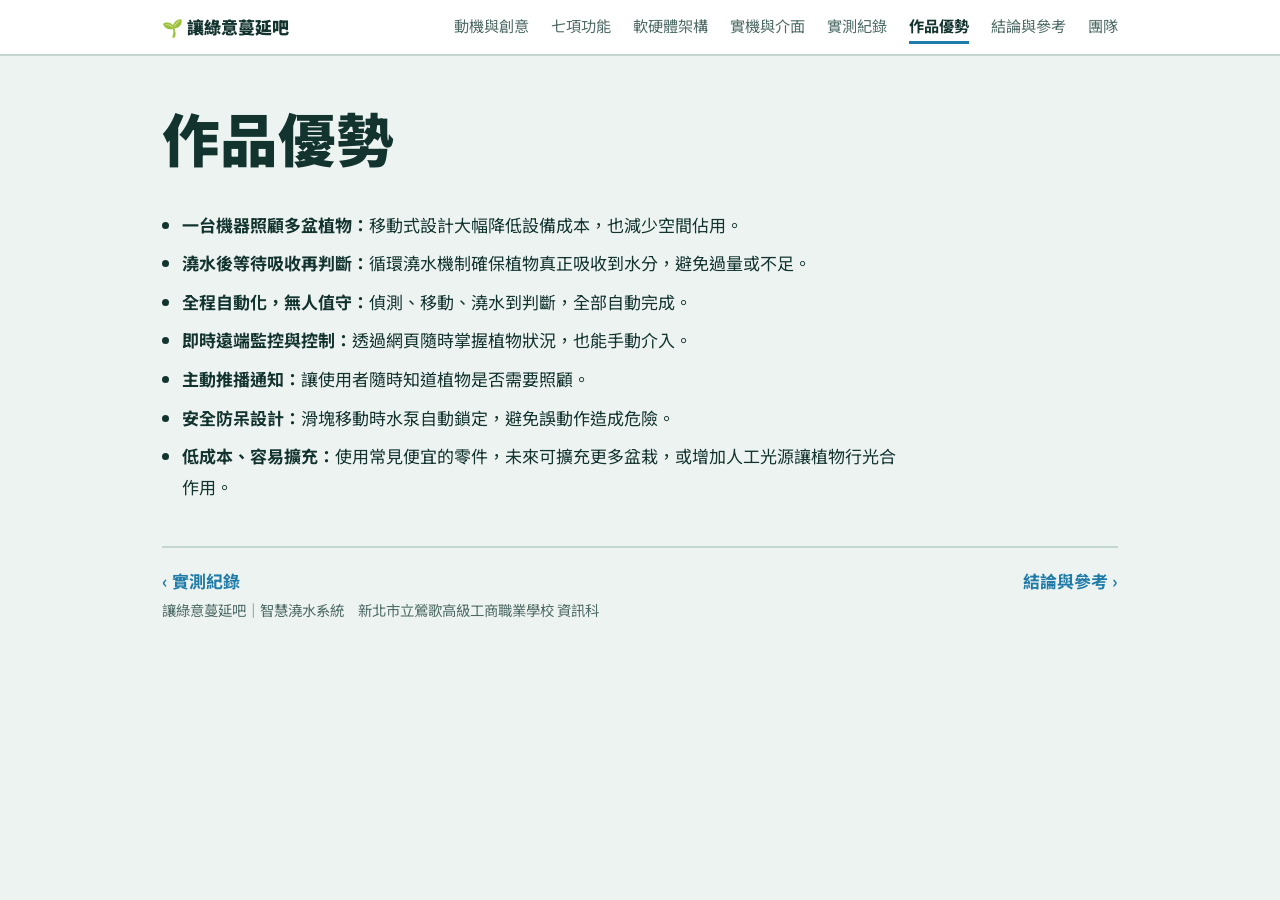
==== advantages.html @ f72c582d "Add files via upload" ====
<!DOCTYPE html><html lang="zh-Hant"><head><meta charset="utf-8"><meta name="viewport" content="width=device-width, initial-scale=1"><title>作品優勢｜讓綠意蔓延吧</title><meta name="description" content="讓綠意蔓延吧：一台機器照顧多盆植物的 ESP32 智慧澆水系統。"><link rel="icon" href="data:image/svg+xml,<svg xmlns=%22http://www.w3.org/2000/svg%22 viewBox=%220 0 100 100%22><text y=%22.9em%22 font-size=%2290%22>🌱</text></svg>"><link rel="preconnect" href="https://fonts.googleapis.com"><link rel="preconnect" href="https://fonts.gstatic.com" crossorigin><link href="https://fonts.googleapis.com/css2?family=Noto+Sans+TC:wght@400;500;700;900&display=swap" rel="stylesheet"><link rel="stylesheet" href="style.css"></head><body><nav><div class="wrap"><a class="brand" href="index.html">🌱 讓綠意蔓延吧</a><a class="l" href="motivation.html">動機與創意</a><a class="l" href="features.html">七項功能</a><a class="l" href="architecture.html">軟硬體架構</a><a class="l" href="showcase.html">實機與介面</a><a class="l" href="results.html">實測紀錄</a><a class="l" href="advantages.html" aria-current="page">作品優勢</a><a class="l" href="conclusion.html">結論與參考</a><a class="l" href="team.html">團隊</a></div></nav><main class="wrap"><header class="top"><h1>作品優勢</h1></header><ul class="adv">
<li><strong>一台機器照顧多盆植物：</strong>移動式設計大幅降低設備成本，也減少空間佔用。</li>
<li><strong>澆水後等待吸收再判斷：</strong>循環澆水機制確保植物真正吸收到水分，避免過量或不足。</li>
<li><strong>全程自動化，無人值守：</strong>偵測、移動、澆水到判斷，全部自動完成。</li>
<li><strong>即時遠端監控與控制：</strong>透過網頁隨時掌握植物狀況，也能手動介入。</li>
<li><strong>主動推播通知：</strong>讓使用者隨時知道植物是否需要照顧。</li>
<li><strong>安全防呆設計：</strong>滑塊移動時水泵自動鎖定，避免誤動作造成危險。</li>
<li><strong>低成本、容易擴充：</strong>使用常見便宜的零件，未來可擴充更多盆栽，或增加人工光源讓植物行光合作用。</li></ul><div class="pager"><span><a href="results.html">‹ 實測紀錄</a></span><span><a href="conclusion.html">結論與參考 ›</a></span></div></main><footer class="wrap">讓綠意蔓延吧｜智慧澆水系統　新北市立鶯歌高級工商職業學校 資訊科</footer></body></html>
---- style.css ----
:root{--bg:#edf3f1;--surface:#fff;--ink:#12332e;--muted:#4d6a65;--line:#c5d6d1;--water:#1f7ba8;--leaf:#2f8f5b;--dry:#b9892b;--soil:#6b4a33;color-scheme:light}
@media (prefers-color-scheme:dark){:root{--bg:#0f1f1d;--surface:#172c29;--ink:#e3f0ec;--muted:#9bb5af;--line:#2a4642;--water:#58b4de;--leaf:#5fc48a;--dry:#e0b04c;--soil:#a37a58;color-scheme:dark}}
*{box-sizing:border-box}
body{margin:0;background:var(--bg);color:var(--ink);font-family:"Noto Sans TC","PingFang TC","Microsoft JhengHei",system-ui,sans-serif;line-height:1.8;font-size:17px}
a{color:var(--water)}
a:focus-visible,button:focus-visible{outline:3px solid var(--water);outline-offset:3px}
.wrap{max-width:1000px;margin:0 auto;padding:0 22px}
nav{background:var(--surface);border-bottom:2px solid var(--line);position:sticky;top:0;z-index:5}
nav .wrap{display:flex;flex-wrap:wrap;align-items:center;gap:4px 22px;padding-top:10px;padding-bottom:10px}
nav .brand{font-weight:900;color:var(--ink);text-decoration:none;margin-right:auto}
nav a.l{color:var(--muted);text-decoration:none;padding:2px 0;border-bottom:3px solid transparent;font-size:.95rem}
nav a.l:hover{color:var(--ink)}
nav a.l[aria-current]{color:var(--ink);font-weight:700;border-bottom-color:var(--water)}
header.top{padding:48px 0 8px}
h1{font-size:clamp(2rem,6vw,3.6rem);line-height:1.15;font-weight:900;margin:0 0 14px}
h2{font-size:1.6rem;margin:36px 0 14px}
h3{font-size:1.1rem;margin:0 0 4px}
p{margin:0 0 14px;max-width:42em}
.lead{font-size:1.15rem;color:var(--muted);max-width:36em}
main{padding-bottom:30px}
.sim{background:var(--surface);border:2px solid var(--line);border-radius:18px;padding:18px 18px 22px;margin:28px 0}
.sim svg{display:block;width:100%;height:auto}
#carriage{transition:transform 1.1s cubic-bezier(.5,0,.3,1)}
.drop{fill:var(--water);opacity:0}
.watering .drop{animation:fall .6s linear infinite}
.watering .drop:nth-child(2){animation-delay:.2s}.watering .drop:nth-child(3){animation-delay:.4s}
@keyframes fall{0%{opacity:1;transform:translateY(0)}100%{opacity:0;transform:translateY(60px)}}
.status{display:flex;flex-wrap:wrap;gap:10px 22px;align-items:center;margin:6px 0 14px;font-weight:500}
.chip{padding:3px 12px;border-radius:99px;border:2px solid var(--line);font-size:.92rem}
.chip.on{border-color:var(--water);color:var(--water);font-weight:700}
.pots{display:grid;grid-template-columns:repeat(3,1fr);gap:12px}
.pot{border:2px solid var(--line);border-radius:12px;padding:12px}
.bar{height:12px;border-radius:6px;background:var(--line);overflow:hidden;margin:6px 0 10px}
.bar i{display:block;height:100%;width:50%;background:var(--leaf);transition:width .4s,background .4s}
.bar i.low{background:var(--dry)}
button{font:inherit;cursor:pointer;border:2px solid var(--ink);background:transparent;color:var(--ink);border-radius:10px;padding:6px 12px;width:100%}
button:hover:not(:disabled){background:var(--ink);color:var(--bg)}
button:disabled{opacity:.45;cursor:not-allowed}
#msg{min-height:3.4em;margin:14px 0 0;color:var(--muted);font-size:.95rem}
.note{font-size:.88rem;color:var(--muted);margin:8px 0 0}
.grid{display:grid;grid-template-columns:repeat(auto-fit,minmax(270px,1fr));gap:0 36px}
.grid>div{padding:14px 0;border-top:2px solid var(--line)}
.grid p{margin:0;color:var(--muted);font-size:.97rem}
.links{display:grid;grid-template-columns:repeat(auto-fit,minmax(280px,1fr));gap:16px}
.links a{display:block;border:2px solid var(--line);border-radius:14px;padding:16px 18px;text-decoration:none;color:var(--ink);background:var(--surface)}
.links a:hover{border-color:var(--water)}
.links strong{display:block;font-size:1.1rem}
.links span{color:var(--muted);font-size:.95rem}
.loop{display:flex;flex-wrap:wrap;gap:8px;align-items:center;list-style:none;padding:0;margin:0 0 18px}
.loop li{border:2px solid var(--water);border-radius:10px;padding:4px 12px;font-size:.95rem}
.loop li:not(:last-child)::after{content:" ›";color:var(--water);font-weight:900;margin-left:8px}
.tbl{overflow-x:auto;margin-bottom:24px}
table{border-collapse:collapse;width:100%;min-width:420px}
th,td{text-align:left;padding:9px 12px;border-bottom:1px solid var(--line);vertical-align:top}
th{border-bottom:2px solid var(--ink)}
.compare{display:grid;grid-template-columns:1fr 1fr;gap:14px;margin:8px 0}
.compare div{border:2px solid var(--line);border-radius:12px;padding:14px 16px}
.compare strong{display:block}
.compare .ours{border-color:var(--leaf)}
.adv,.refs{padding-left:1.2em;max-width:44em}
.adv li,.refs li{margin-bottom:8px}
.refs{font-size:.92rem;color:var(--muted)}.refs li{word-break:break-all}
.pager{display:flex;justify-content:space-between;gap:16px;margin-top:44px;padding-top:18px;border-top:2px solid var(--line)}
.pager a{font-weight:700;text-decoration:none}
footer{padding:28px 0 50px;color:var(--muted);font-size:.9rem}
@media (max-width:620px){.pots,.compare{grid-template-columns:1fr}}
@media (prefers-reduced-motion:reduce){#carriage,.bar i{transition:none}.watering .drop{animation:none;opacity:1}}
figure{margin:0 0 8px}
figure img{display:block;width:100%;height:auto;border-radius:14px;border:2px solid var(--line)}
figcaption{font-size:.9rem;color:var(--muted);margin-top:8px}
.hero-fig{max-width:560px;margin-top:26px}
.hero-fig img{aspect-ratio:1/1;object-fit:cover}
.shots{display:grid;grid-template-columns:repeat(auto-fit,minmax(240px,1fr));gap:22px;align-items:start}
.shots img{max-height:560px;object-fit:cover;object-position:top}
.chart{background:var(--surface);border:2px solid var(--line);border-radius:14px;padding:16px 18px;margin:12px 0 20px}
.chart .r{display:grid;grid-template-columns:5.5em 1fr;gap:4px 10px;align-items:center;margin-bottom:12px}
.chart .r b{grid-row:span 2}
.chart .bar{height:14px;margin:0}
.chart .bar i{transition:none}
.chart .lo{background:var(--water);opacity:.45}.chart .hi{background:var(--water)}
.chart small{color:var(--muted)}
.legend{display:flex;gap:18px;font-size:.9rem;color:var(--muted);margin-bottom:10px}
.legend span::before{content:"";display:inline-block;width:14px;height:14px;border-radius:4px;background:var(--water);margin-right:6px;vertical-align:-2px}
.legend span:first-child::before{opacity:.45}
dl.info{display:grid;grid-template-columns:8em 1fr;gap:0;margin:0;max-width:44em}
dl.info dt,dl.info dd{padding:10px 0;border-top:1px solid var(--line);margin:0}
dl.info dt{font-weight:700}
.ev{border-left:4px solid var(--water);padding-left:16px;margin:0 0 24px;list-style:none}
.ev li{margin-bottom:6px}.ev time{font-weight:700;margin-right:10px}
@media (max-width:620px){dl.info{grid-template-columns:6em 1fr}}
.chart .r b{grid-row:span 3}
.chart .md{background:var(--water);opacity:.7}
.legend span:nth-child(2)::before{opacity:.7}
.legend span:nth-child(3)::before{opacity:1}
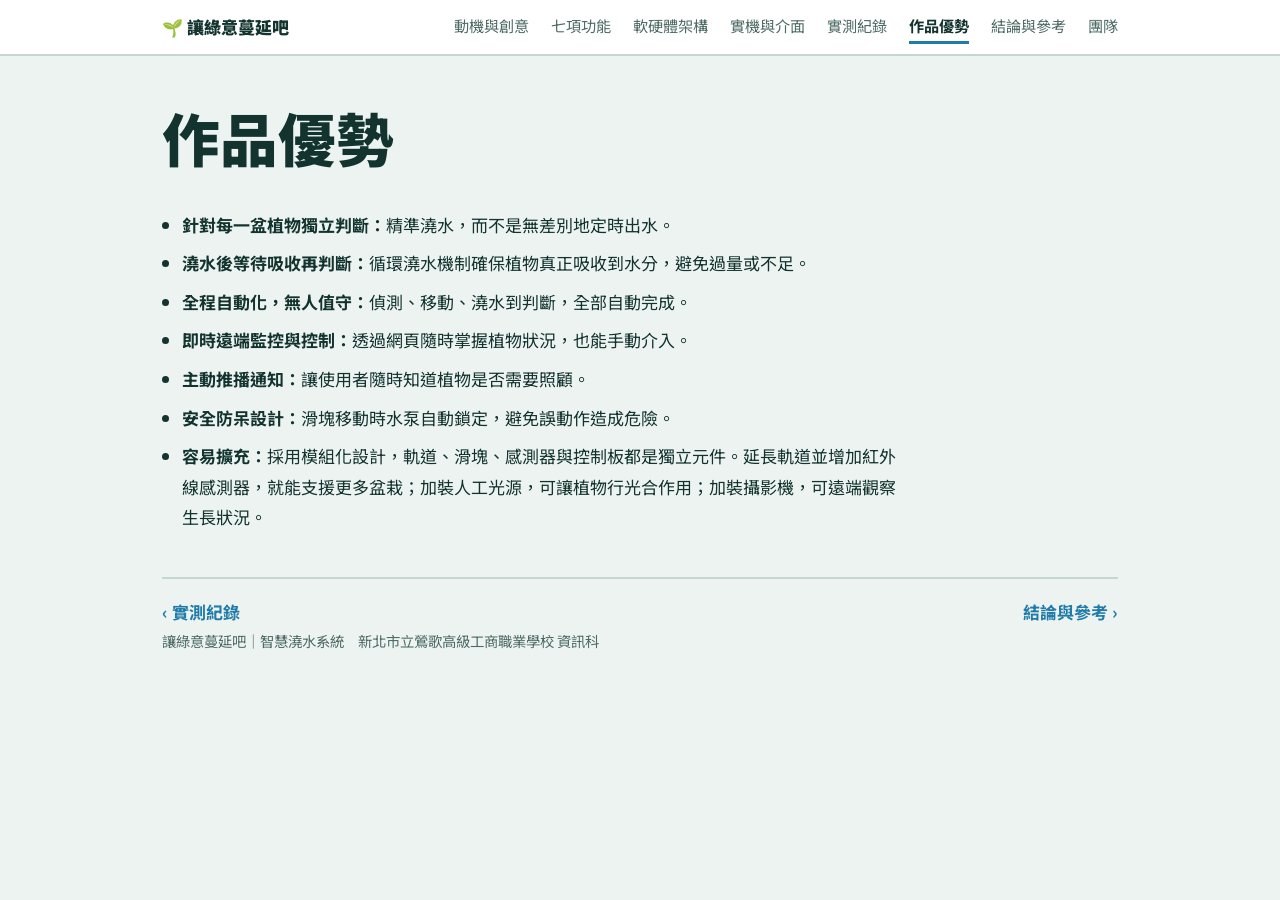
==== commit 272ac4fd: "Add files via upload" ====
--- a/advantages.html
+++ b/advantages.html
@@ -1,8 +1,8 @@
-<!DOCTYPE html><html lang="zh-Hant"><head><meta charset="utf-8"><meta name="viewport" content="width=device-width, initial-scale=1"><title>作品優勢｜讓綠意蔓延吧</title><meta name="description" content="讓綠意蔓延吧：一台機器照顧多盆植物的 ESP32 智慧澆水系統。"><link rel="icon" href="data:image/svg+xml,<svg xmlns=%22http://www.w3.org/2000/svg%22 viewBox=%220 0 100 100%22><text y=%22.9em%22 font-size=%2290%22>🌱</text></svg>"><link rel="preconnect" href="https://fonts.googleapis.com"><link rel="preconnect" href="https://fonts.gstatic.com" crossorigin><link href="https://fonts.googleapis.com/css2?family=Noto+Sans+TC:wght@400;500;700;900&display=swap" rel="stylesheet"><link rel="stylesheet" href="style.css"></head><body><nav><div class="wrap"><a class="brand" href="index.html">🌱 讓綠意蔓延吧</a><a class="l" href="motivation.html">動機與創意</a><a class="l" href="features.html">七項功能</a><a class="l" href="architecture.html">軟硬體架構</a><a class="l" href="showcase.html">實機與介面</a><a class="l" href="results.html">實測紀錄</a><a class="l" href="advantages.html" aria-current="page">作品優勢</a><a class="l" href="conclusion.html">結論與參考</a><a class="l" href="team.html">團隊</a></div></nav><main class="wrap"><header class="top"><h1>作品優勢</h1></header><ul class="adv">
-<li><strong>一台機器照顧多盆植物：</strong>移動式設計大幅降低設備成本，也減少空間佔用。</li>
+<!DOCTYPE html><html lang="zh-Hant"><head><meta charset="utf-8"><meta name="viewport" content="width=device-width, initial-scale=1"><title>作品優勢｜讓綠意蔓延吧</title><meta name="description" content="讓綠意蔓延吧：一台機器照顧多盆植物的 ESP32 智慧澆水系統。"><link rel="icon" href="data:image/svg+xml,<svg xmlns=%22http://www.w3.org/2000/svg%22 viewBox=%220 0 100 100%22><text y=%22.9em%22 font-size=%2290%22>🌱</text></svg>"><link rel="preconnect" href="https://fonts.googleapis.com"><link rel="preconnect" href="https://fonts.gstatic.com" crossorigin><link href="https://fonts.googleapis.com/css2?family=Noto+Sans+TC:wght@400;500;700;900&display=swap" rel="stylesheet"><link rel="stylesheet" href="style.css"></head><body><nav><div class="wrap"><a class="brand" href="index.html">🌱 讓綠意蔓延吧</a><div class="navrow"><a class="l" href="motivation.html">動機與創意</a><a class="l" href="features.html">七項功能</a><a class="l" href="architecture.html">軟硬體架構</a><a class="l" href="showcase.html">實機與介面</a><a class="l" href="results.html">實測紀錄</a><a class="l" href="advantages.html" aria-current="page">作品優勢</a><a class="l" href="conclusion.html">結論與參考</a><a class="l" href="team.html">團隊</a></div></div></nav><script>(function(){var r=document.querySelector(".navrow"),a=r&&r.querySelector("[aria-current]");if(a)r.scrollLeft=a.offsetLeft-(r.clientWidth-a.offsetWidth)/2})()</script><main class="wrap"><header class="top"><h1>作品優勢</h1></header><ul class="adv">
+<li><strong>針對每一盆植物獨立判斷：</strong>精準澆水，而不是無差別地定時出水。</li>
 <li><strong>澆水後等待吸收再判斷：</strong>循環澆水機制確保植物真正吸收到水分，避免過量或不足。</li>
 <li><strong>全程自動化，無人值守：</strong>偵測、移動、澆水到判斷，全部自動完成。</li>
 <li><strong>即時遠端監控與控制：</strong>透過網頁隨時掌握植物狀況，也能手動介入。</li>
 <li><strong>主動推播通知：</strong>讓使用者隨時知道植物是否需要照顧。</li>
 <li><strong>安全防呆設計：</strong>滑塊移動時水泵自動鎖定，避免誤動作造成危險。</li>
-<li><strong>低成本、容易擴充：</strong>使用常見便宜的零件，未來可擴充更多盆栽，或增加人工光源讓植物行光合作用。</li></ul><div class="pager"><span><a href="results.html">‹ 實測紀錄</a></span><span><a href="conclusion.html">結論與參考 ›</a></span></div></main><footer class="wrap">讓綠意蔓延吧｜智慧澆水系統　新北市立鶯歌高級工商職業學校 資訊科</footer></body></html>+<li><strong>容易擴充：</strong>採用模組化設計，軌道、滑塊、感測器與控制板都是獨立元件。延長軌道並增加紅外線感測器，就能支援更多盆栽；加裝人工光源，可讓植物行光合作用；加裝攝影機，可遠端觀察生長狀況。</li></ul><div class="pager"><span><a href="results.html">‹ 實測紀錄</a></span><span><a href="conclusion.html">結論與參考 ›</a></span></div></main><footer class="wrap">讓綠意蔓延吧｜智慧澆水系統　新北市立鶯歌高級工商職業學校 資訊科</footer></body></html>
--- a/style.css
+++ b/style.css
@@ -92,3 +92,38 @@
 .chart .md{background:var(--water);opacity:.7}
 .legend span:nth-child(2)::before{opacity:.7}
 .legend span:nth-child(3)::before{opacity:1}
+.dash{display:grid;grid-template-columns:minmax(220px,340px) 1fr;gap:28px;align-items:start;margin-bottom:32px}
+.dash img{max-height:none}
+.dash ul{padding-left:1.2em;margin:0;max-width:34em}.dash li{margin-bottom:8px}
+@media (max-width:620px){.dash{grid-template-columns:1fr}.dash figure{max-width:340px}}
+html{-webkit-text-size-adjust:100%}
+.navrow{display:flex;flex-wrap:wrap;gap:4px 22px}
+.grid{grid-template-columns:repeat(auto-fit,minmax(min(100%,270px),1fr))}
+.links{grid-template-columns:repeat(auto-fit,minmax(min(100%,280px),1fr))}
+.shots{grid-template-columns:repeat(auto-fit,minmax(min(100%,240px),1fr))}
+button{min-height:44px}
+@media (hover:none){button:hover:not(:disabled){background:transparent;color:var(--ink)}}
+@media (max-width:700px){
+  body{font-size:16px}
+  .wrap{padding:0 18px}
+  nav{position:static}
+  nav .wrap{display:block;padding-top:8px;padding-bottom:0}
+  nav .brand{display:block;margin:0 0 2px}
+  .navrow{flex-wrap:nowrap;overflow-x:auto;gap:20px;padding-bottom:6px;scrollbar-width:none;-webkit-overflow-scrolling:touch}
+  .navrow::-webkit-scrollbar{display:none}
+  nav a.l{white-space:nowrap;padding:8px 0;flex:none}
+  header.top{padding-top:28px}
+  h2{font-size:1.35rem;margin-top:28px}
+  .sim{padding:14px 12px 16px;border-radius:14px}
+  .pots{grid-template-columns:repeat(3,1fr);gap:8px}
+  .pot{padding:8px}
+  .pot h3{font-size:.95rem}
+  .pot [id^=v]{font-size:.85rem;line-height:1.4}
+  .pot button{font-size:.82rem;padding:4px 2px}
+  .status{gap:8px 12px;font-size:.9rem}
+  th,td{padding:8px 6px;font-size:.92rem}
+  table{min-width:0}
+  .pager{flex-direction:column;gap:10px}
+  .pager span:last-child{text-align:right}
+  dl.info{grid-template-columns:5.5em 1fr}
+}
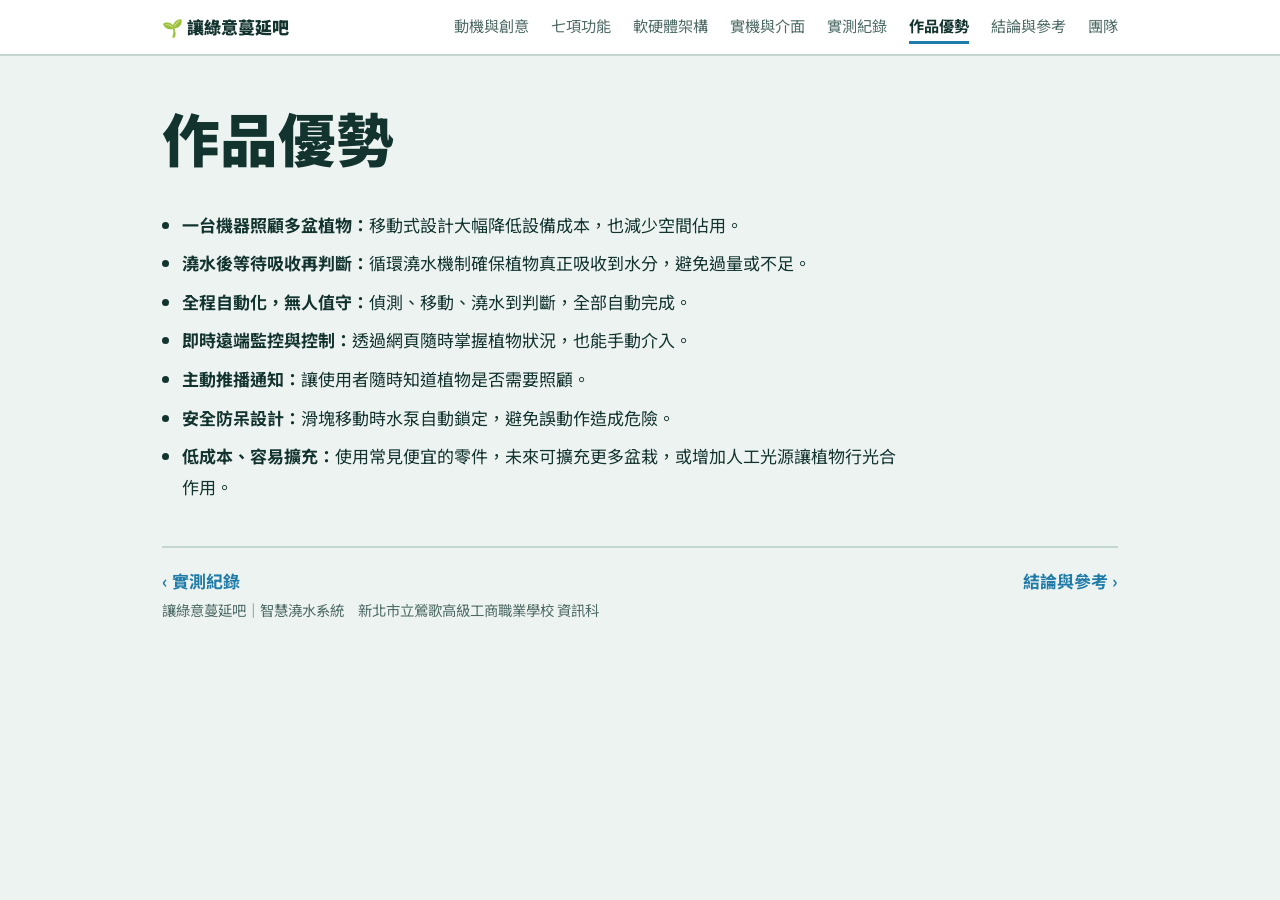
==== commit 09d137a7: "Add files via upload" ====
--- a/advantages.html
+++ b/advantages.html
@@ -1,8 +1,8 @@
-<!DOCTYPE html><html lang="zh-Hant"><head><meta charset="utf-8"><meta name="viewport" content="width=device-width, initial-scale=1"><title>作品優勢｜讓綠意蔓延吧</title><meta name="description" content="讓綠意蔓延吧：一台機器照顧多盆植物的 ESP32 智慧澆水系統。"><link rel="icon" href="data:image/svg+xml,<svg xmlns=%22http://www.w3.org/2000/svg%22 viewBox=%220 0 100 100%22><text y=%22.9em%22 font-size=%2290%22>🌱</text></svg>"><link rel="preconnect" href="https://fonts.googleapis.com"><link rel="preconnect" href="https://fonts.gstatic.com" crossorigin><link href="https://fonts.googleapis.com/css2?family=Noto+Sans+TC:wght@400;500;700;900&display=swap" rel="stylesheet"><link rel="stylesheet" href="style.css"></head><body><nav><div class="wrap"><a class="brand" href="index.html">🌱 讓綠意蔓延吧</a><div class="navrow"><a class="l" href="motivation.html">動機與創意</a><a class="l" href="features.html">七項功能</a><a class="l" href="architecture.html">軟硬體架構</a><a class="l" href="showcase.html">實機與介面</a><a class="l" href="results.html">實測紀錄</a><a class="l" href="advantages.html" aria-current="page">作品優勢</a><a class="l" href="conclusion.html">結論與參考</a><a class="l" href="team.html">團隊</a></div></div></nav><script>(function(){var r=document.querySelector(".navrow"),a=r&&r.querySelector("[aria-current]");if(a)r.scrollLeft=a.offsetLeft-(r.clientWidth-a.offsetWidth)/2})()</script><main class="wrap"><header class="top"><h1>作品優勢</h1></header><ul class="adv">
-<li><strong>針對每一盆植物獨立判斷：</strong>精準澆水，而不是無差別地定時出水。</li>
+<!DOCTYPE html><html lang="zh-Hant"><head><meta charset="utf-8"><meta name="viewport" content="width=device-width, initial-scale=1"><title>作品優勢｜讓綠意蔓延吧</title><meta name="description" content="讓綠意蔓延吧：一台機器照顧多盆植物的 ESP32 智慧澆水系統。"><link rel="icon" href="data:image/svg+xml,<svg xmlns=%22http://www.w3.org/2000/svg%22 viewBox=%220 0 100 100%22><text y=%22.9em%22 font-size=%2290%22>🌱</text></svg>"><link rel="preconnect" href="https://fonts.googleapis.com"><link rel="preconnect" href="https://fonts.gstatic.com" crossorigin><link href="https://fonts.googleapis.com/css2?family=Noto+Sans+TC:wght@400;500;700;900&display=swap" rel="stylesheet"><link rel="stylesheet" href="style.css"></head><body><nav><div class="wrap"><a class="brand" href="index.html">🌱 讓綠意蔓延吧</a><a class="l" href="motivation.html">動機與創意</a><a class="l" href="features.html">七項功能</a><a class="l" href="architecture.html">軟硬體架構</a><a class="l" href="showcase.html">實機與介面</a><a class="l" href="results.html">實測紀錄</a><a class="l" href="advantages.html" aria-current="page">作品優勢</a><a class="l" href="conclusion.html">結論與參考</a><a class="l" href="team.html">團隊</a></div></nav><main class="wrap"><header class="top"><h1>作品優勢</h1></header><ul class="adv">
+<li><strong>一台機器照顧多盆植物：</strong>移動式設計大幅降低設備成本，也減少空間佔用。</li>
 <li><strong>澆水後等待吸收再判斷：</strong>循環澆水機制確保植物真正吸收到水分，避免過量或不足。</li>
 <li><strong>全程自動化，無人值守：</strong>偵測、移動、澆水到判斷，全部自動完成。</li>
 <li><strong>即時遠端監控與控制：</strong>透過網頁隨時掌握植物狀況，也能手動介入。</li>
 <li><strong>主動推播通知：</strong>讓使用者隨時知道植物是否需要照顧。</li>
 <li><strong>安全防呆設計：</strong>滑塊移動時水泵自動鎖定，避免誤動作造成危險。</li>
-<li><strong>容易擴充：</strong>採用模組化設計，軌道、滑塊、感測器與控制板都是獨立元件。延長軌道並增加紅外線感測器，就能支援更多盆栽；加裝人工光源，可讓植物行光合作用；加裝攝影機，可遠端觀察生長狀況。</li></ul><div class="pager"><span><a href="results.html">‹ 實測紀錄</a></span><span><a href="conclusion.html">結論與參考 ›</a></span></div></main><footer class="wrap">讓綠意蔓延吧｜智慧澆水系統　新北市立鶯歌高級工商職業學校 資訊科</footer></body></html>+<li><strong>低成本、容易擴充：</strong>使用常見便宜的零件，未來可擴充更多盆栽，或增加人工光源讓植物行光合作用。</li></ul><div class="pager"><span><a href="results.html">‹ 實測紀錄</a></span><span><a href="conclusion.html">結論與參考 ›</a></span></div></main><footer class="wrap">讓綠意蔓延吧｜智慧澆水系統　新北市立鶯歌高級工商職業學校 資訊科</footer></body></html>
--- a/style.css
+++ b/style.css
@@ -92,38 +92,3 @@
 .chart .md{background:var(--water);opacity:.7}
 .legend span:nth-child(2)::before{opacity:.7}
 .legend span:nth-child(3)::before{opacity:1}
-.dash{display:grid;grid-template-columns:minmax(220px,340px) 1fr;gap:28px;align-items:start;margin-bottom:32px}
-.dash img{max-height:none}
-.dash ul{padding-left:1.2em;margin:0;max-width:34em}.dash li{margin-bottom:8px}
-@media (max-width:620px){.dash{grid-template-columns:1fr}.dash figure{max-width:340px}}
-html{-webkit-text-size-adjust:100%}
-.navrow{display:flex;flex-wrap:wrap;gap:4px 22px}
-.grid{grid-template-columns:repeat(auto-fit,minmax(min(100%,270px),1fr))}
-.links{grid-template-columns:repeat(auto-fit,minmax(min(100%,280px),1fr))}
-.shots{grid-template-columns:repeat(auto-fit,minmax(min(100%,240px),1fr))}
-button{min-height:44px}
-@media (hover:none){button:hover:not(:disabled){background:transparent;color:var(--ink)}}
-@media (max-width:700px){
-  body{font-size:16px}
-  .wrap{padding:0 18px}
-  nav{position:static}
-  nav .wrap{display:block;padding-top:8px;padding-bottom:0}
-  nav .brand{display:block;margin:0 0 2px}
-  .navrow{flex-wrap:nowrap;overflow-x:auto;gap:20px;padding-bottom:6px;scrollbar-width:none;-webkit-overflow-scrolling:touch}
-  .navrow::-webkit-scrollbar{display:none}
-  nav a.l{white-space:nowrap;padding:8px 0;flex:none}
-  header.top{padding-top:28px}
-  h2{font-size:1.35rem;margin-top:28px}
-  .sim{padding:14px 12px 16px;border-radius:14px}
-  .pots{grid-template-columns:repeat(3,1fr);gap:8px}
-  .pot{padding:8px}
-  .pot h3{font-size:.95rem}
-  .pot [id^=v]{font-size:.85rem;line-height:1.4}
-  .pot button{font-size:.82rem;padding:4px 2px}
-  .status{gap:8px 12px;font-size:.9rem}
-  th,td{padding:8px 6px;font-size:.92rem}
-  table{min-width:0}
-  .pager{flex-direction:column;gap:10px}
-  .pager span:last-child{text-align:right}
-  dl.info{grid-template-columns:5.5em 1fr}
-}
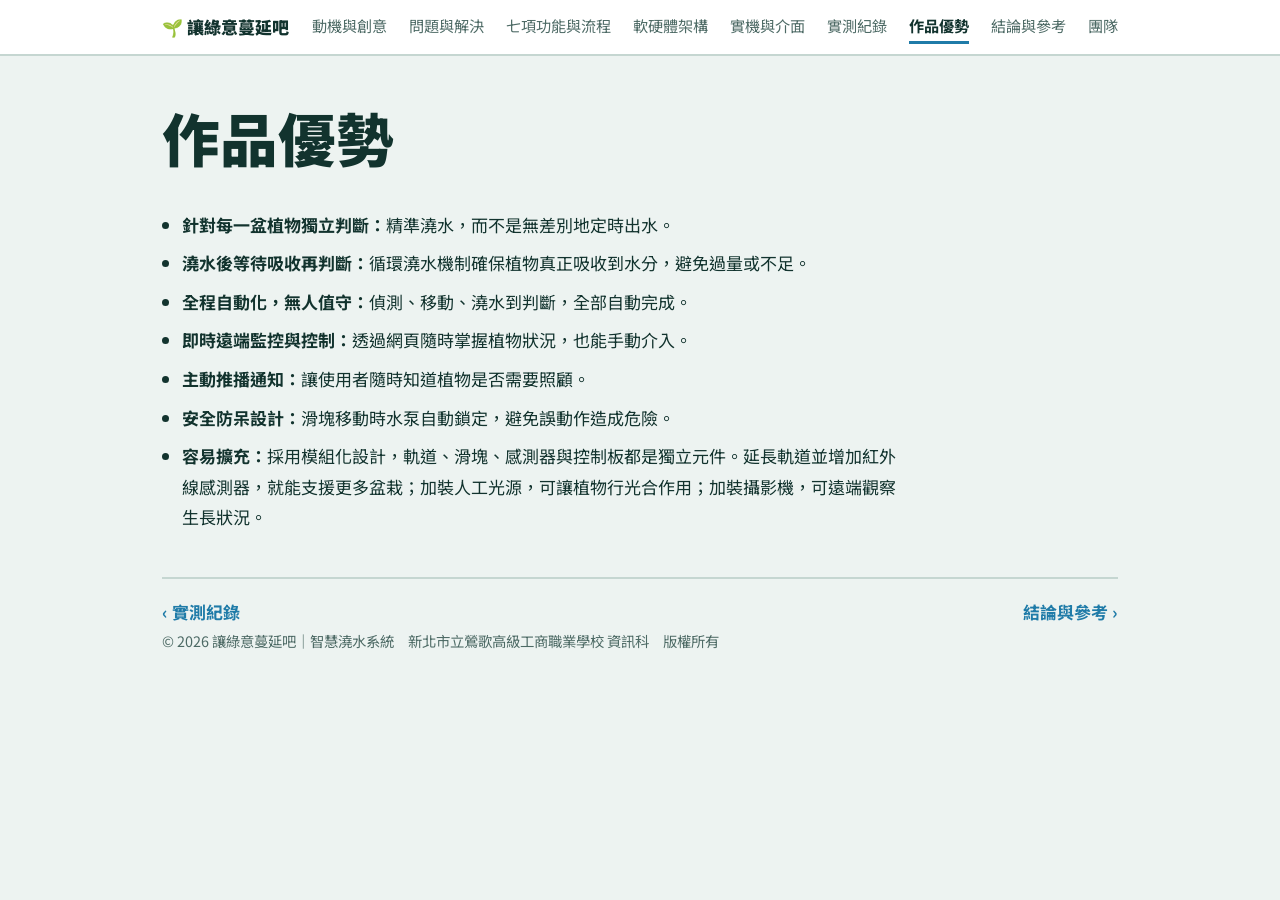
==== commit 8fa2f6e6: "Add files via upload" ====
--- a/advantages.html
+++ b/advantages.html
@@ -1,8 +1,8 @@
-<!DOCTYPE html><html lang="zh-Hant"><head><meta charset="utf-8"><meta name="viewport" content="width=device-width, initial-scale=1"><title>作品優勢｜讓綠意蔓延吧</title><meta name="description" content="讓綠意蔓延吧：一台機器照顧多盆植物的 ESP32 智慧澆水系統。"><link rel="icon" href="data:image/svg+xml,<svg xmlns=%22http://www.w3.org/2000/svg%22 viewBox=%220 0 100 100%22><text y=%22.9em%22 font-size=%2290%22>🌱</text></svg>"><link rel="preconnect" href="https://fonts.googleapis.com"><link rel="preconnect" href="https://fonts.gstatic.com" crossorigin><link href="https://fonts.googleapis.com/css2?family=Noto+Sans+TC:wght@400;500;700;900&display=swap" rel="stylesheet"><link rel="stylesheet" href="style.css"></head><body><nav><div class="wrap"><a class="brand" href="index.html">🌱 讓綠意蔓延吧</a><a class="l" href="motivation.html">動機與創意</a><a class="l" href="features.html">七項功能</a><a class="l" href="architecture.html">軟硬體架構</a><a class="l" href="showcase.html">實機與介面</a><a class="l" href="results.html">實測紀錄</a><a class="l" href="advantages.html" aria-current="page">作品優勢</a><a class="l" href="conclusion.html">結論與參考</a><a class="l" href="team.html">團隊</a></div></nav><main class="wrap"><header class="top"><h1>作品優勢</h1></header><ul class="adv">
-<li><strong>一台機器照顧多盆植物：</strong>移動式設計大幅降低設備成本，也減少空間佔用。</li>
+<!DOCTYPE html><html lang="zh-Hant"><head><meta charset="utf-8"><meta name="viewport" content="width=device-width, initial-scale=1"><title>作品優勢｜讓綠意蔓延吧</title><meta name="description" content="讓綠意蔓延吧：一台機器照顧多盆植物的 ESP32 智慧澆水系統。"><link rel="icon" href="data:image/svg+xml,<svg xmlns=%22http://www.w3.org/2000/svg%22 viewBox=%220 0 100 100%22><text y=%22.9em%22 font-size=%2290%22>🌱</text></svg>"><link rel="preconnect" href="https://fonts.googleapis.com"><link rel="preconnect" href="https://fonts.gstatic.com" crossorigin><link href="https://fonts.googleapis.com/css2?family=Noto+Sans+TC:wght@400;500;700;900&display=swap" rel="stylesheet"><link rel="stylesheet" href="style.css"></head><body><nav><div class="wrap"><a class="brand" href="index.html">🌱 讓綠意蔓延吧</a><div class="navrow"><a class="l" href="motivation.html">動機與創意</a><a class="l" href="solutions.html">問題與解決</a><a class="l" href="features.html">七項功能與流程</a><a class="l" href="architecture.html">軟硬體架構</a><a class="l" href="showcase.html">實機與介面</a><a class="l" href="results.html">實測紀錄</a><a class="l" href="advantages.html" aria-current="page">作品優勢</a><a class="l" href="conclusion.html">結論與參考</a><a class="l" href="team.html">團隊</a></div></div></nav><script>(function(){var r=document.querySelector(".navrow"),a=r&&r.querySelector("[aria-current]");if(a)r.scrollLeft=a.offsetLeft-(r.clientWidth-a.offsetWidth)/2})()</script><main class="wrap"><header class="top"><h1>作品優勢</h1></header><ul class="adv">
+<li><strong>針對每一盆植物獨立判斷：</strong>精準澆水，而不是無差別地定時出水。</li>
 <li><strong>澆水後等待吸收再判斷：</strong>循環澆水機制確保植物真正吸收到水分，避免過量或不足。</li>
 <li><strong>全程自動化，無人值守：</strong>偵測、移動、澆水到判斷，全部自動完成。</li>
 <li><strong>即時遠端監控與控制：</strong>透過網頁隨時掌握植物狀況，也能手動介入。</li>
 <li><strong>主動推播通知：</strong>讓使用者隨時知道植物是否需要照顧。</li>
 <li><strong>安全防呆設計：</strong>滑塊移動時水泵自動鎖定，避免誤動作造成危險。</li>
-<li><strong>低成本、容易擴充：</strong>使用常見便宜的零件，未來可擴充更多盆栽，或增加人工光源讓植物行光合作用。</li></ul><div class="pager"><span><a href="results.html">‹ 實測紀錄</a></span><span><a href="conclusion.html">結論與參考 ›</a></span></div></main><footer class="wrap">讓綠意蔓延吧｜智慧澆水系統　新北市立鶯歌高級工商職業學校 資訊科</footer></body></html>+<li><strong>容易擴充：</strong>採用模組化設計，軌道、滑塊、感測器與控制板都是獨立元件。延長軌道並增加紅外線感測器，就能支援更多盆栽；加裝人工光源，可讓植物行光合作用；加裝攝影機，可遠端觀察生長狀況。</li></ul><div class="pager"><span><a href="results.html">‹ 實測紀錄</a></span><span><a href="conclusion.html">結論與參考 ›</a></span></div></main><footer class="wrap">© 2026 讓綠意蔓延吧｜智慧澆水系統　新北市立鶯歌高級工商職業學校 資訊科　版權所有</footer></body></html>
--- a/style.css
+++ b/style.css
@@ -92,3 +92,48 @@
 .chart .md{background:var(--water);opacity:.7}
 .legend span:nth-child(2)::before{opacity:.7}
 .legend span:nth-child(3)::before{opacity:1}
+.dash{display:grid;grid-template-columns:minmax(220px,340px) 1fr;gap:28px;align-items:start;margin-bottom:32px}
+.dash img{max-height:none}
+.dash ul{padding-left:1.2em;margin:0;max-width:34em}.dash li{margin-bottom:8px}
+@media (max-width:620px){.dash{grid-template-columns:1fr}.dash figure{max-width:340px}}
+html{-webkit-text-size-adjust:100%}
+.navrow{display:flex;flex-wrap:wrap;gap:4px 22px}
+.grid{grid-template-columns:repeat(auto-fit,minmax(min(100%,270px),1fr))}
+.links{grid-template-columns:repeat(auto-fit,minmax(min(100%,280px),1fr))}
+.shots{grid-template-columns:repeat(auto-fit,minmax(min(100%,240px),1fr))}
+button{min-height:44px}
+@media (hover:none){button:hover:not(:disabled){background:transparent;color:var(--ink)}}
+@media (max-width:700px){
+  body{font-size:16px}
+  .wrap{padding:0 18px}
+  nav{position:static}
+  nav .wrap{display:block;padding-top:8px;padding-bottom:0}
+  nav .brand{display:block;margin:0 0 2px}
+  .navrow{flex-wrap:nowrap;overflow-x:auto;gap:20px;padding-bottom:6px;scrollbar-width:none;-webkit-overflow-scrolling:touch}
+  .navrow::-webkit-scrollbar{display:none}
+  nav a.l{white-space:nowrap;padding:8px 0;flex:none}
+  header.top{padding-top:28px}
+  h2{font-size:1.35rem;margin-top:28px}
+  .sim{padding:14px 12px 16px;border-radius:14px}
+  .pots{grid-template-columns:repeat(3,1fr);gap:8px}
+  .pot{padding:8px}
+  .pot h3{font-size:.95rem}
+  .pot [id^=v]{font-size:.85rem;line-height:1.4}
+  .pot button{font-size:.82rem;padding:4px 2px}
+  .status{gap:8px 12px;font-size:.9rem}
+  th,td{padding:8px 6px;font-size:.92rem}
+  table{min-width:0}
+  .pager{flex-direction:column;gap:10px}
+  .pager span:last-child{text-align:right}
+  dl.info{grid-template-columns:5.5em 1fr}
+}
+.tag{font-weight:700;color:var(--water);margin:0 0 10px;letter-spacing:.02em}
+.steps{counter-reset:s;list-style:none;padding:0;margin:0 0 20px;display:grid;grid-template-columns:repeat(auto-fit,minmax(min(100%,200px),1fr));gap:12px}
+.steps li{counter-increment:s;border:2px solid var(--line);border-radius:12px;padding:12px 14px;background:var(--surface)}
+.steps li::before{content:counter(s);display:inline-grid;place-items:center;width:1.7em;height:1.7em;border-radius:50%;background:var(--water);color:var(--bg);font-weight:700;font-size:.9rem;margin-bottom:6px}
+.steps strong{display:block}.steps span{color:var(--muted);font-size:.93rem}
+.rule{display:flex;flex-wrap:wrap;gap:8px 12px;margin:0 0 16px}
+.rule span{border:2px solid var(--leaf);border-radius:99px;padding:3px 14px;font-weight:700;font-size:.95rem}
+.callout{border-left:4px solid var(--leaf);background:var(--surface);padding:12px 16px;border-radius:0 12px 12px 0;max-width:44em;margin:0 0 16px}
+.callout strong{display:block}
+.pair td:first-child{width:42%}.pair small{display:block;color:var(--muted)}
